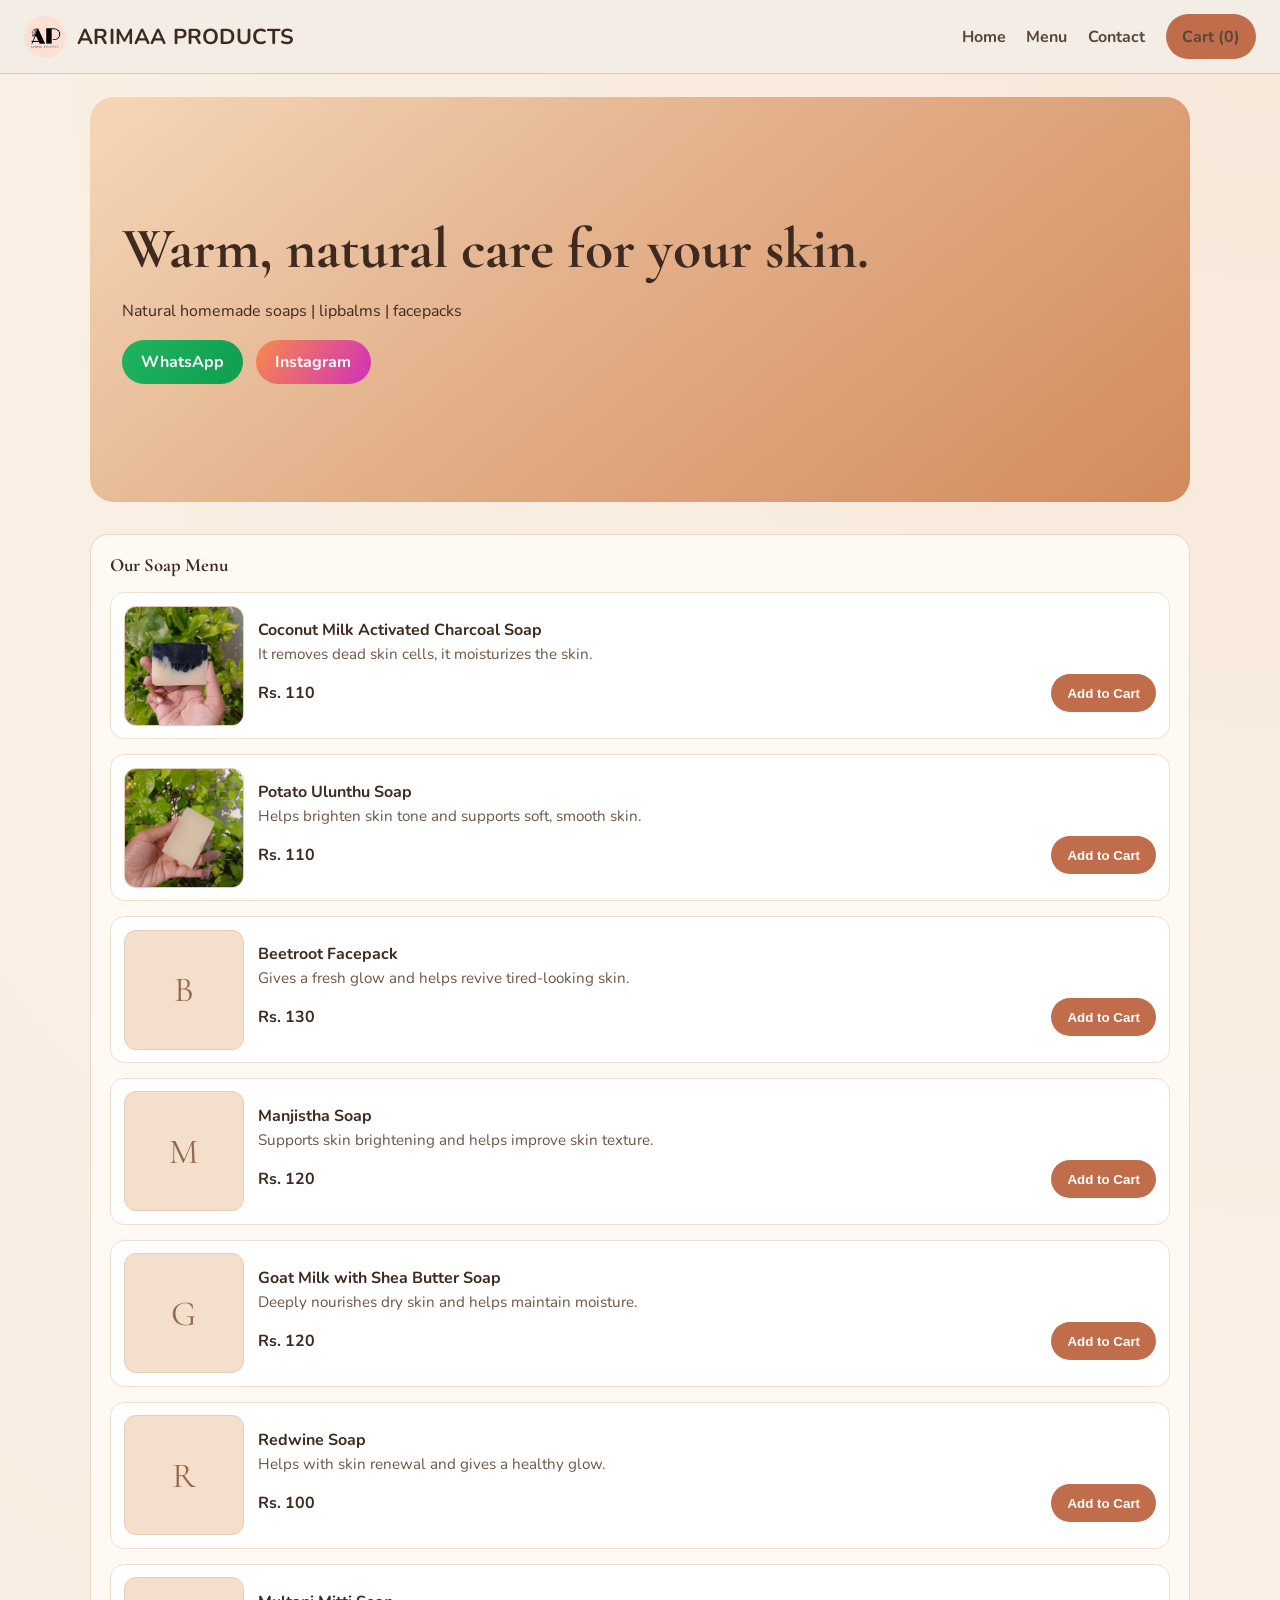
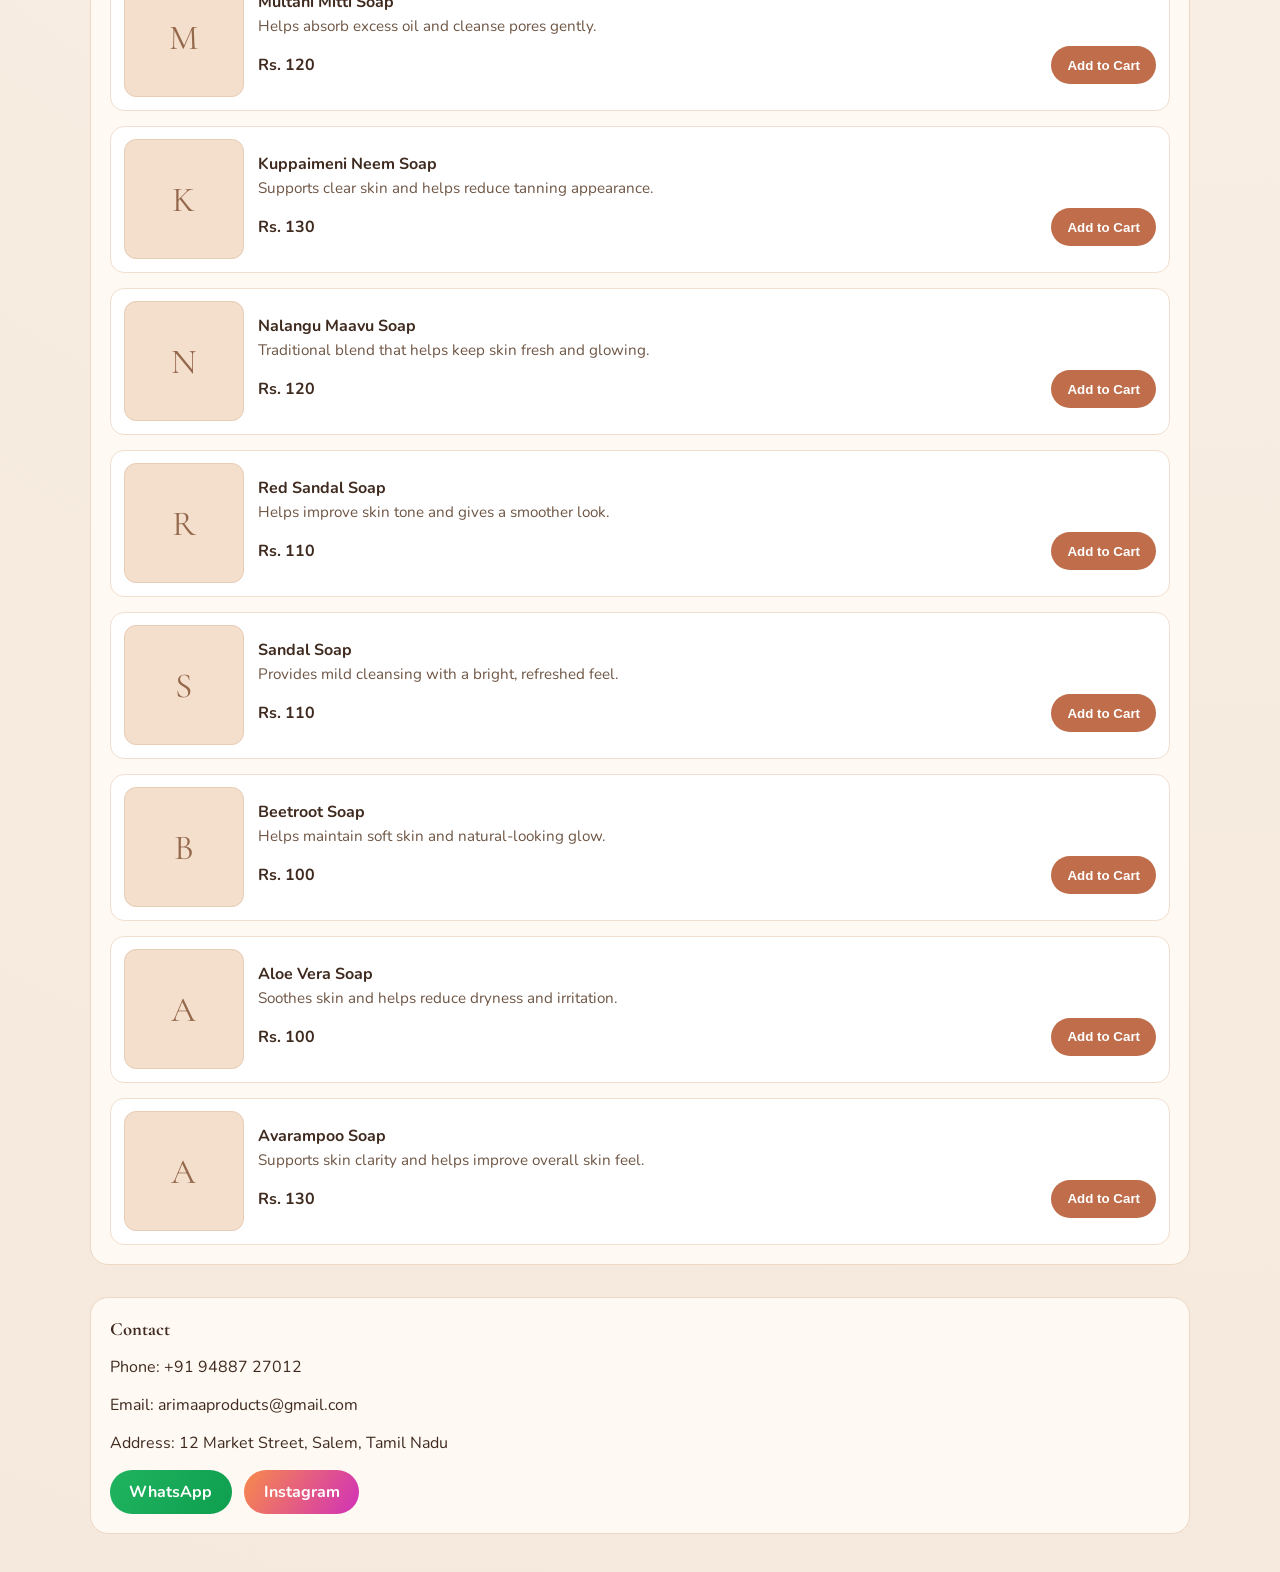
==== index.html @ 2fd47019 "Add files via upload" ====
<!DOCTYPE html>
<html lang="en">
<head>
  <meta charset="UTF-8" />
  <meta name="viewport" content="width=device-width, initial-scale=1.0" />
  <title>ARIMAA PRODUCTS | Handmade Soaps</title>
  <link rel="preconnect" href="https://fonts.googleapis.com">
  <link rel="preconnect" href="https://fonts.gstatic.com" crossorigin>
  <link href="https://fonts.googleapis.com/css2?family=Cormorant+Garamond:wght@600;700&family=Nunito:wght@400;600;700&display=swap" rel="stylesheet">
  <link rel="stylesheet" href="styles.css" />
</head>
<body>
  <header class="site-header">
    <div class="brand-wrap">
      <img src="assets/ap-logo.jpg" alt="AP logo - Arimaa Products" class="brand-logo" />
      <h1>ARIMAA PRODUCTS</h1>
    </div>
    <nav class="main-nav">
      <a href="#home">Home</a>
      <a href="#menu">Menu</a>
      <a href="#contact">Contact</a>
      <a class="cart-btn" href="cart.html">Cart (<span id="cart-count">0</span>)</a>
    </nav>
  </header>

  <main>
    <section class="hero" id="home">
      <div>
        <h2>Warm, natural care for your skin.</h2>
        <p>Natural homemade soaps | lipbalms | facepacks</p>
        <div class="social-row">
          <a class="social-btn whatsapp" href="https://wa.me/919488727012" target="_blank" rel="noopener noreferrer">WhatsApp</a>
          <a class="social-btn instagram" href="https://www.instagram.com/arimaa.products_?igsh=MXRhcG12eXJuYzZ0bg==" target="_blank" rel="noopener noreferrer">Instagram</a>
        </div>
      </div>
    </section>

    <section class="menu" id="menu">
      <h3>Our Soap Menu</h3>
      <div class="menu-grid" id="menu-grid"></div>
    </section>

    <section class="contact" id="contact">
      <h3>Contact</h3>
      <p>Phone: +91 94887 27012</p>
      <p>Email: arimaaproducts@gmail.com</p>
      <p>Address: 12 Market Street, Salem, Tamil Nadu</p>
      <div class="social-row">
        <a class="social-btn whatsapp" href="https://wa.me/919488727012" target="_blank" rel="noopener noreferrer">WhatsApp</a>
        <a class="social-btn instagram" href="https://www.instagram.com/arimaa.products_?igsh=MXRhcG12eXJuYzZ0bg==" target="_blank" rel="noopener noreferrer">Instagram</a>
      </div>
    </section>
  </main>

  <script src="app.js"></script>
</body>
</html>
---- styles.css ----
:root {
  --cream: #f9efe4;
  --caramel: #d69a63;
  --terracotta: #bf6d4b;
  --sand: #f1dfcc;
  --ink: #3f2a1f;
  --card: #fff9f3;
}

* {
  box-sizing: border-box;
}

body {
  margin: 0;
  font-family: "Nunito", sans-serif;
  color: var(--ink);
  background: radial-gradient(circle at top right, #f8e8da, var(--cream) 40%, #f5e8dc 100%);
}

h1, h2, h3 {
  font-family: "Cormorant Garamond", serif;
  margin: 0;
}

.site-header {
  display: flex;
  justify-content: space-between;
  align-items: center;
  padding: 0.9rem 1.5rem;
  background: #f4ede5;
  border-bottom: 1px solid #dcc7b3;
  position: sticky;
  top: 0;
  z-index: 10;
}

.brand-wrap {
  display: flex;
  gap: 0.7rem;
  align-items: center;
}

.brand-logo {
  width: 42px;
  height: 42px;
  object-fit: cover;
  border-radius: 999px;
}

.brand-wrap h1 {
  font-family: "Nunito", sans-serif;
  font-size: clamp(1rem, 2.2vw, 1.35rem);
  letter-spacing: 0.01em;
}

.cart-btn, .cta {
  background: var(--terracotta);
  color: #fff;
  padding: 0.7rem 1rem;
  border-radius: 999px;
  text-decoration: none;
  border: none;
  cursor: pointer;
  font-weight: 700;
}

.main-nav {
  display: flex;
  align-items: center;
  gap: 1.3rem;
}

.main-nav a {
  text-decoration: none;
  color: #5a4638;
  font-weight: 700;
}

main {
  width: min(1100px, 94%);
  margin: 0 auto;
  padding: 1.4rem 0 2.4rem;
}

.hero {
  min-height: 45vh;
  border-radius: 24px;
  padding: 3rem 2rem;
  background: linear-gradient(140deg, #f4d7b7, #e3b08b 45%, #d38a5c);
  display: grid;
  align-items: center;
}

.hero h2 {
  font-size: clamp(2rem, 5vw, 3.6rem);
  margin-bottom: 0.8rem;
}

.hero p {
  max-width: 620px;
  margin-bottom: 1.1rem;
}

.menu, .contact, .cart-panel, .form-panel {
  margin-top: 2rem;
  background: var(--card);
  border-radius: 18px;
  padding: 1.2rem;
  border: 1px solid #ecd8c5;
}

.menu-grid {
  margin-top: 1rem;
  display: flex;
  flex-direction: column;
  gap: 0.9rem;
}

.card {
  background: #fff;
  border: 1px solid #f0dfcf;
  border-radius: 14px;
  padding: 0.8rem;
  display: grid;
  grid-template-columns: 120px 1fr;
  gap: 0.9rem;
  align-items: center;
}

.menu-thumb {
  width: 120px;
  height: 120px;
  border-radius: 12px;
  overflow: hidden;
  background: #f4dfcd;
  border: 1px solid #e7cdb6;
}

.menu-thumb img {
  width: 100%;
  height: 100%;
  object-fit: cover;
  display: block;
}

.placeholder {
  display: grid;
  place-items: center;
}

.placeholder span {
  font-family: "Cormorant Garamond", serif;
  font-size: 2.2rem;
  color: #94684b;
}

.card-content {
  padding: 0;
}

.card-content h4 {
  margin: 0 0 0.2rem;
}

.desc {
  margin: 0.1rem 0 0.35rem;
  color: #6e5544;
  font-size: 0.95rem;
  line-height: 1.35;
}

.price-row {
  display: flex;
  justify-content: space-between;
  align-items: center;
  margin-top: 0.6rem;
}

.checkout-layout {
  display: grid;
  grid-template-columns: 1fr 1fr;
  gap: 1.2rem;
}

.cart-item {
  display: grid;
  grid-template-columns: 1fr auto;
  gap: 0.7rem;
  align-items: center;
  padding: 0.6rem 0;
  border-bottom: 1px dashed #e3c9b3;
}

.cart-item-main {
  display: grid;
  grid-template-columns: 50px 1fr;
  gap: 0.6rem;
  align-items: center;
}

.cart-thumb {
  width: 50px;
  height: 50px;
  border-radius: 8px;
  overflow: hidden;
  border: 1px solid #e1c3aa;
  object-fit: cover;
}

.qty-controls {
  display: flex;
  gap: 0.4rem;
  align-items: center;
}

.qty-controls button {
  border: 1px solid #b58563;
  background: #fff;
  width: 28px;
  height: 28px;
  border-radius: 999px;
  cursor: pointer;
}

label, fieldset {
  display: block;
  margin-bottom: 0.8rem;
}

input, select, textarea {
  width: 100%;
  margin-top: 0.3rem;
  padding: 0.6rem;
  border-radius: 8px;
  border: 1px solid #dabba2;
  font: inherit;
}

.inline {
  display: inline-flex;
  align-items: center;
  gap: 0.3rem;
  margin-right: 1rem;
}

.inline input {
  width: auto;
  margin: 0;
}

.upi-box {
  background: var(--sand);
  border-radius: 10px;
  padding: 0.7rem;
  margin-bottom: 1rem;
}

.total-line {
  margin-top: 0.7rem;
  font-size: 1.08rem;
}

.order-msg {
  color: #7e3d22;
  font-weight: 700;
}

.social-row {
  margin-top: 1rem;
  display: flex;
  gap: 0.8rem;
  flex-wrap: wrap;
}

.social-btn {
  text-decoration: none;
  color: #fff;
  font-weight: 700;
  padding: 0.7rem 1.2rem;
  border-radius: 999px;
}

.social-btn.whatsapp {
  background: linear-gradient(120deg, #1fb35f, #0f9f4f);
}

.social-btn.instagram {
  background: linear-gradient(120deg, #f78a4b, #d131b8);
}

@media (max-width: 820px) {
  .checkout-layout {
    grid-template-columns: 1fr;
  }

  .site-header {
    align-items: flex-start;
    flex-direction: column;
    gap: 0.6rem;
  }

  .main-nav {
    width: 100%;
    justify-content: space-between;
    gap: 0.7rem;
    flex-wrap: wrap;
  }

  .card {
    grid-template-columns: 86px 1fr;
    padding: 0.65rem;
  }

  .menu-thumb {
    width: 86px;
    height: 86px;
  }

  .price-row {
    gap: 0.6rem;
    flex-wrap: wrap;
  }
}
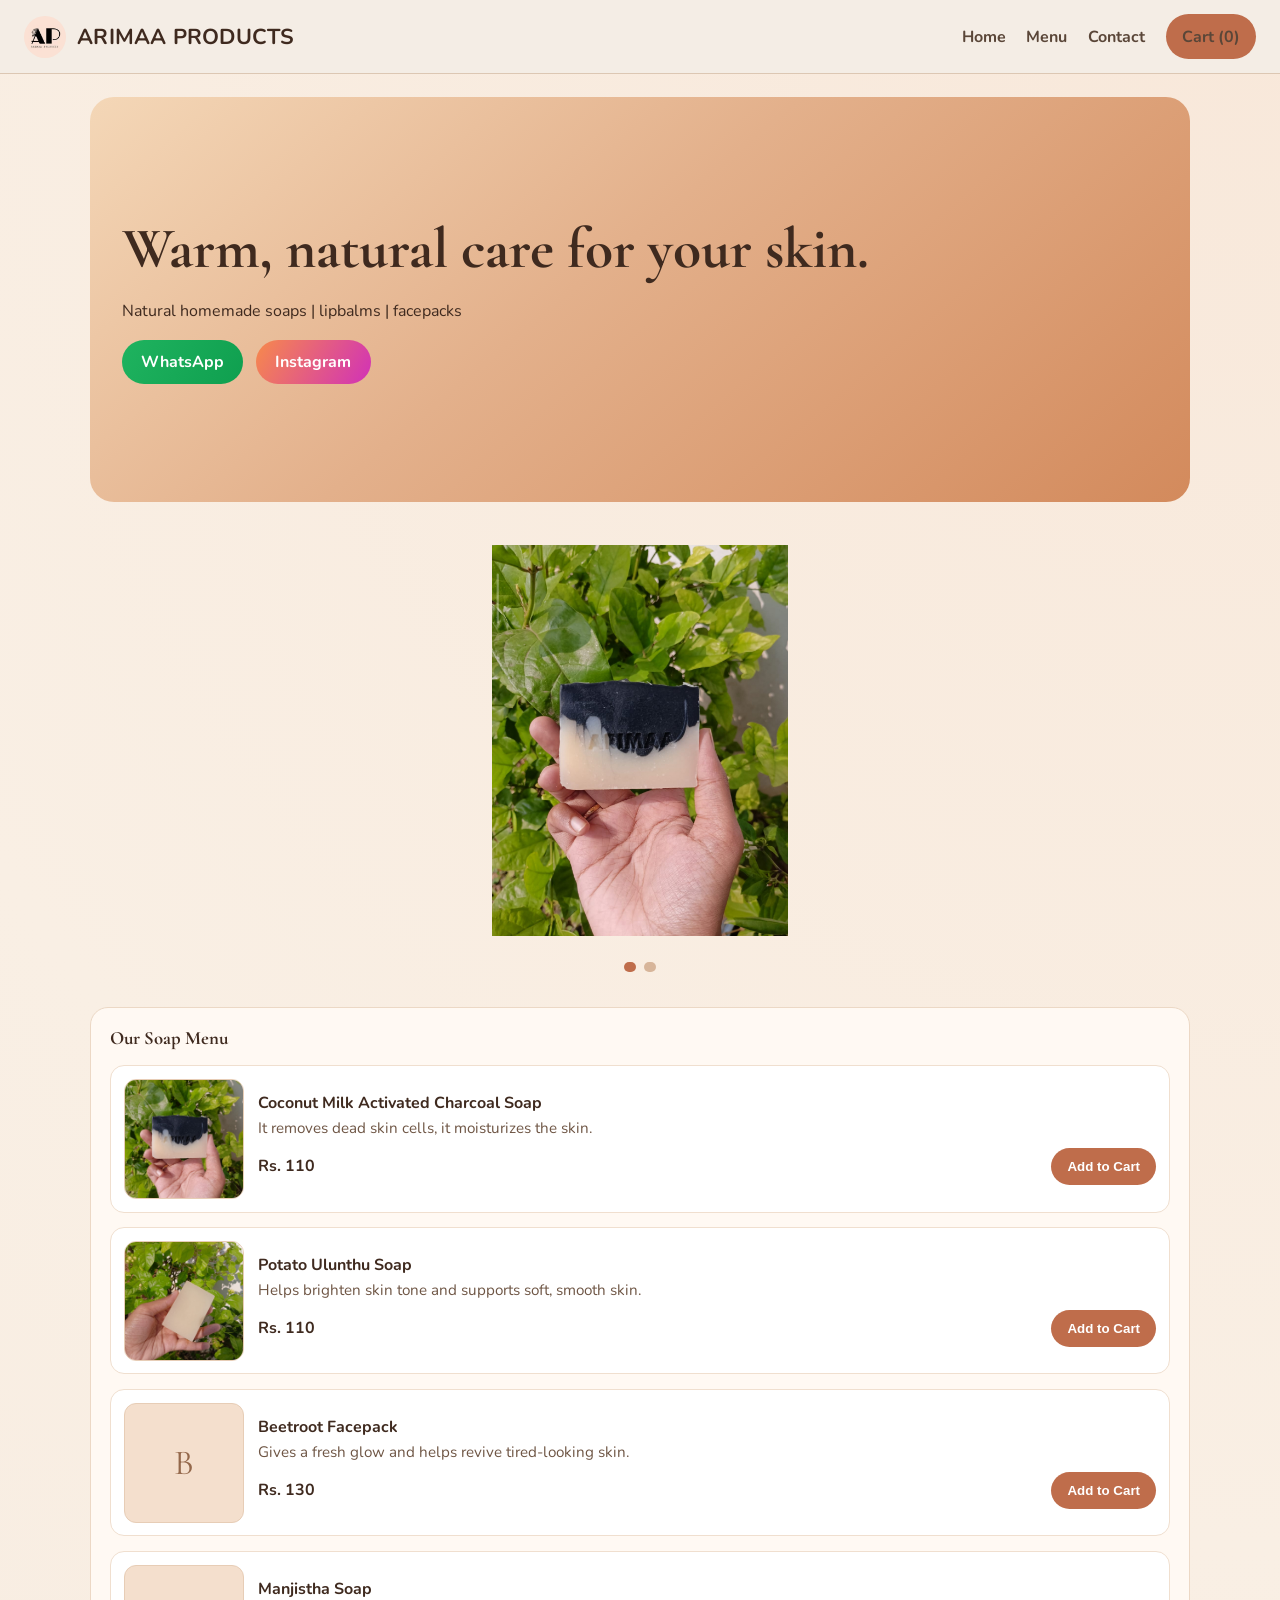
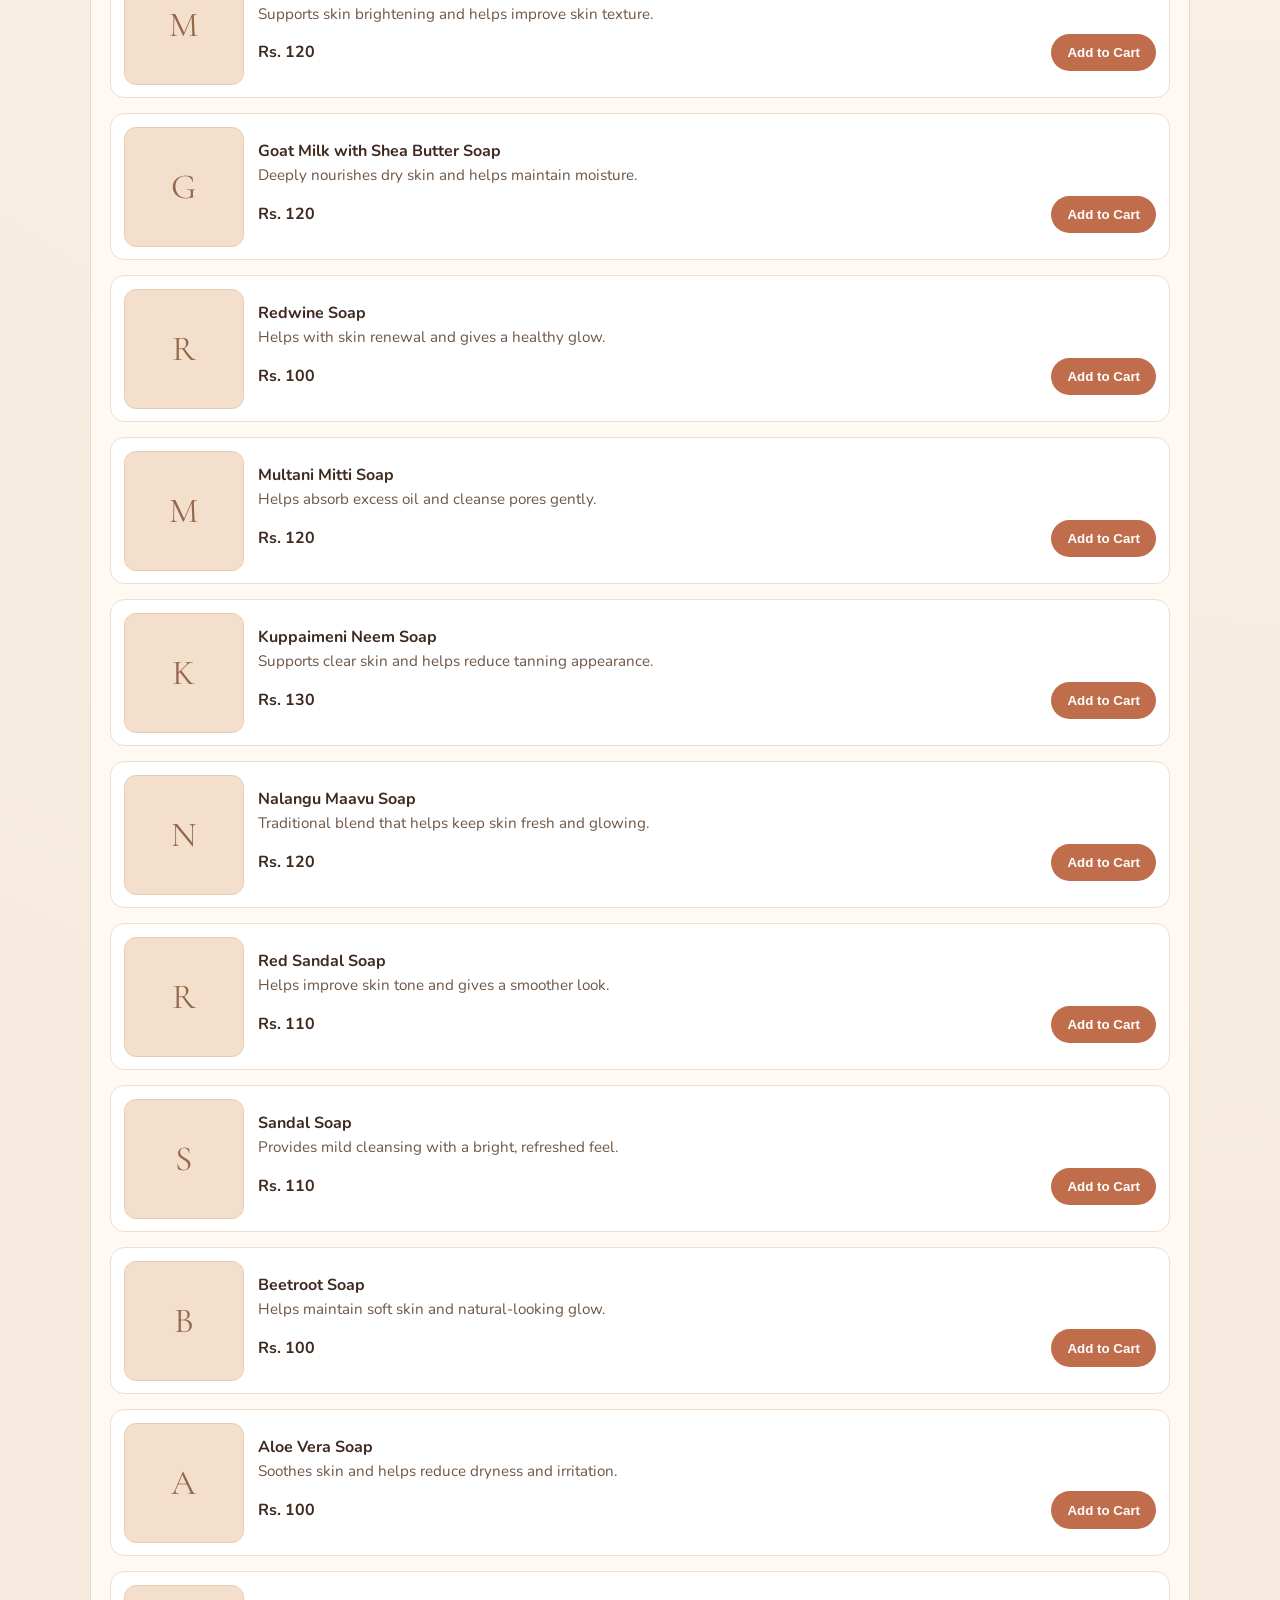
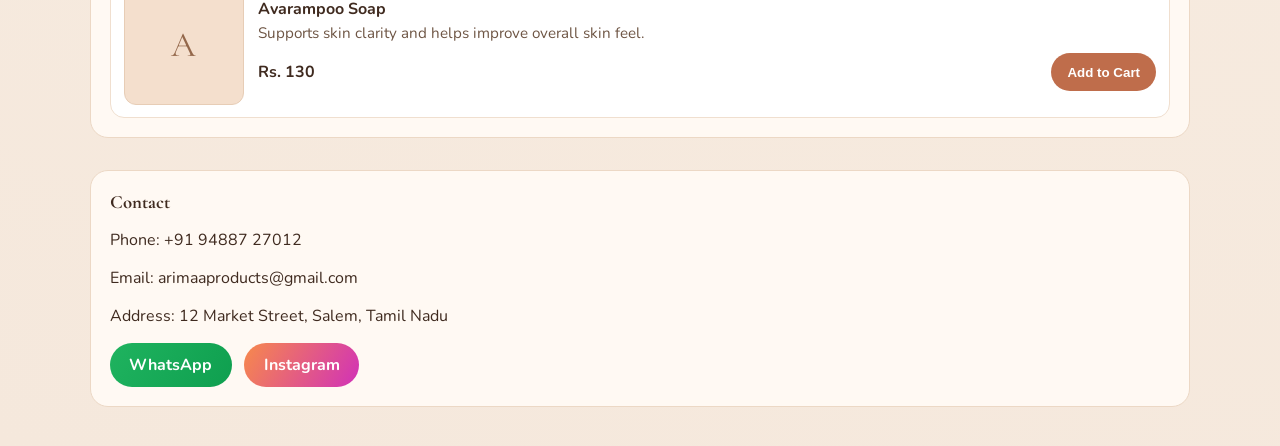
==== commit b21f5bb0: "Add files via upload" ====
--- a/index.html
+++ b/index.html
@@ -35,6 +35,17 @@
       </div>
     </section>
 
+    <section class="promo-slider" aria-label="Featured soap photos">
+      <div class="slider-track" id="slider-track">
+        <img src="assets/images/coconut-milk.jpeg" alt="Featured soap 1" />
+        <img src="assets/images/potato-ulunthu.jpeg" alt="Featured soap 2" />
+      </div>
+      <div class="slider-dots">
+        <button type="button" class="dot active" data-slide="0" aria-label="Show first image"></button>
+        <button type="button" class="dot" data-slide="1" aria-label="Show second image"></button>
+      </div>
+    </section>
+
     <section class="menu" id="menu">
       <h3>Our Soap Menu</h3>
       <div class="menu-grid" id="menu-grid"></div>
--- a/styles.css
+++ b/styles.css
@@ -110,6 +110,52 @@
   border: 1px solid #ecd8c5;
 }
 
+.promo-slider {
+  margin-top: 1.8rem;
+  border-radius: 22px;
+  overflow: hidden;
+  background: transparent;
+  padding: 0;
+}
+
+.slider-track {
+  display: flex;
+  width: 200%;
+  transform: translateX(0%);
+  transition: transform 480ms ease;
+  border-radius: 16px;
+  overflow: hidden;
+  background: transparent;
+}
+
+.slider-track img {
+  width: 50%;
+  height: 420px;
+  object-fit: contain;
+  padding: 0.9rem;
+  display: block;
+}
+
+.slider-dots {
+  display: flex;
+  justify-content: center;
+  gap: 0.5rem;
+  padding: 0.7rem 0 0.2rem;
+}
+
+.dot {
+  width: 10px;
+  height: 10px;
+  border-radius: 999px;
+  border: none;
+  background: #d7b59a;
+  cursor: pointer;
+}
+
+.dot.active {
+  background: var(--terracotta);
+}
+
 .menu-grid {
   margin-top: 1rem;
   display: flex;
@@ -126,6 +172,10 @@
   grid-template-columns: 120px 1fr;
   gap: 0.9rem;
   align-items: center;
+}
+
+.clickable-card {
+  cursor: pointer;
 }
 
 .menu-thumb {
@@ -163,6 +213,15 @@
   margin: 0 0 0.2rem;
 }
 
+.product-link {
+  color: inherit;
+  text-decoration: none;
+}
+
+.product-link:hover {
+  text-decoration: underline;
+}
+
 .desc {
   margin: 0.1rem 0 0.35rem;
   color: #6e5544;
@@ -266,6 +325,67 @@
   font-weight: 700;
 }
 
+.product-detail {
+  margin-top: 1.2rem;
+}
+
+.detail-card {
+  background: #fff;
+  border: 1px solid #ecd8c5;
+  border-radius: 18px;
+  padding: 1rem;
+  display: grid;
+  grid-template-columns: minmax(260px, 440px) 1fr;
+  gap: 1.2rem;
+}
+
+.detail-image-wrap {
+  border-radius: 14px;
+  overflow: hidden;
+  border: 1px solid #e7cdb6;
+  min-height: 340px;
+}
+
+.detail-image {
+  width: 100%;
+  height: 100%;
+  object-fit: cover;
+  display: block;
+}
+
+.detail-info h2 {
+  margin: 0 0 0.4rem;
+  font-size: clamp(1.6rem, 3.5vw, 2.3rem);
+}
+
+.detail-price {
+  font-weight: 800;
+  font-size: 1.25rem;
+  margin: 0.5rem 0 0.8rem;
+}
+
+.detail-qty {
+  display: inline-flex;
+  align-items: center;
+  gap: 0.6rem;
+  margin-bottom: 0.8rem;
+}
+
+.detail-qty button {
+  width: 34px;
+  height: 34px;
+  border-radius: 999px;
+  border: 1px solid #b58563;
+  background: #fff;
+  cursor: pointer;
+}
+
+.detail-qty span {
+  min-width: 20px;
+  text-align: center;
+  font-weight: 700;
+}
+
 .social-row {
   margin-top: 1rem;
   display: flex;
@@ -317,8 +437,20 @@
     height: 86px;
   }
 
+  .slider-track img {
+    height: 300px;
+  }
+
   .price-row {
     gap: 0.6rem;
     flex-wrap: wrap;
   }
-}
+
+  .detail-card {
+    grid-template-columns: 1fr;
+  }
+
+  .detail-image-wrap {
+    min-height: 250px;
+  }
+}
